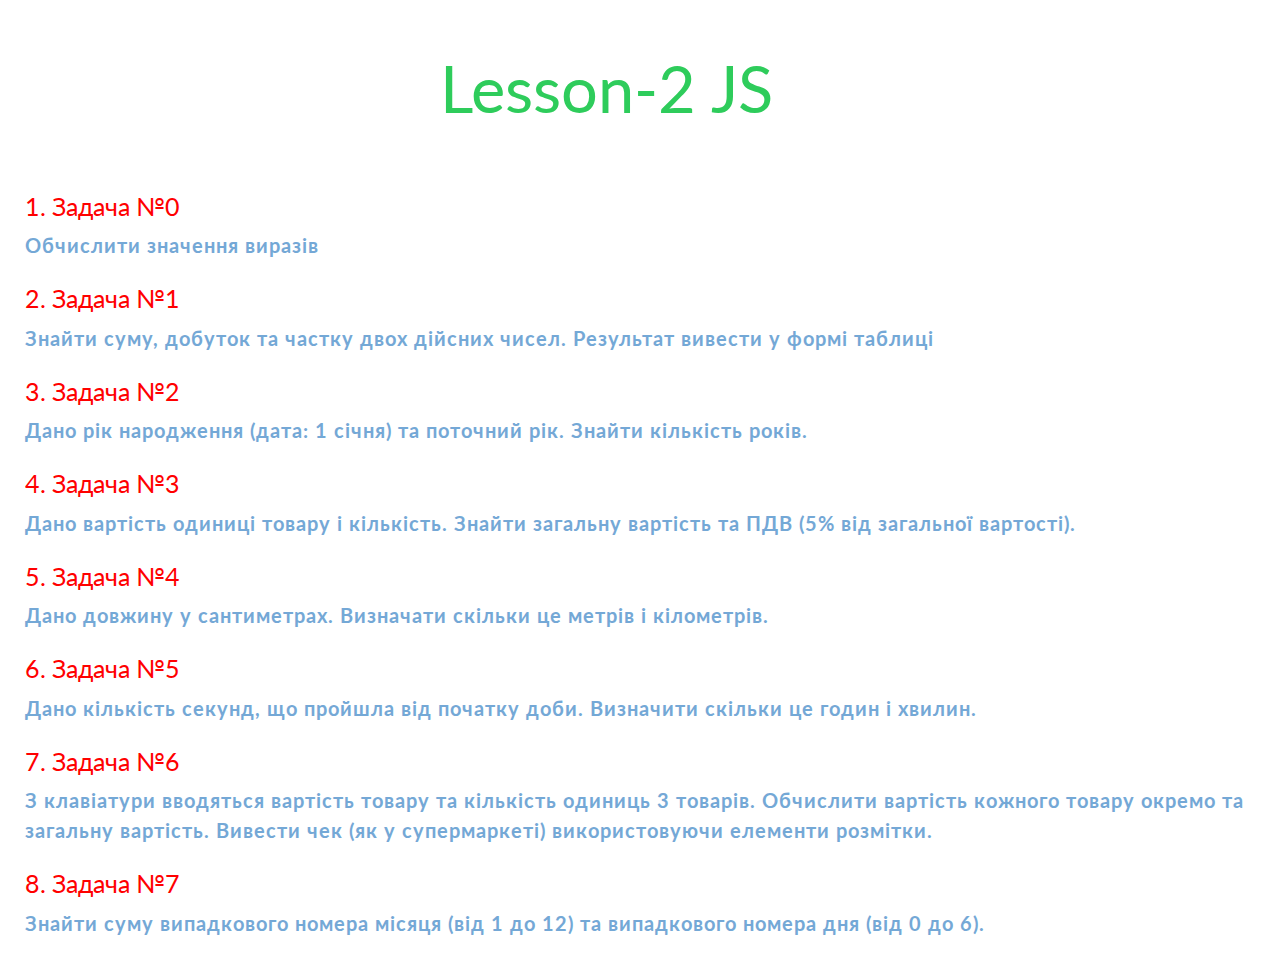
==== index.html @ de8d6ddd "lesson2" ====
<!DOCTYPE html>
<html lang="en">
<head>
	<meta charset="UTF-8">
	<meta http-equiv="X-UA-Compatible" content="IE=edge">
	<meta name="viewport" content="width=device-width, initial-scale=1.0">
	<link rel="stylesheet" href="css/null.css">
	<link rel="stylesheet" href="css/style.css">
	<title>Lesoon-2</title>
</head>
<body>
	<div class="wrapper">
		<main class="page">
			<div class="page__container">
				<h1 class="title">Lesson-2 JS</h1>
				<ol>
					<li><a href="./task_0/task0.html" class="link">1. Задача №0</a><p class="task"> Обчислити значення виразів</p></li>
					<li><a href="./task_1/task1.html" class="link">2. Задача №1</a><p class="task">Знайти суму, добуток та частку двох дійсних чисел. Результат вивести у формі таблиці</p></li>
					<li><a href="./task_2/task2.html" class="link">3. Задача №2</a><p class="task"> Дано рік народження (дата: 1 січня) та поточний рік. Знайти кількість років.</p></li>
					<li><a href="./task_3/task3.html" class="link">4. Задача №3</a><p class="task"> Дано вартість одиниці товару і кількість. Знайти загальну вартість та ПДВ (5% від загальної вартості).</p></li>
					<li><a href="./task_4/task4.html" class="link">5. Задача №4</a><p class="task">Дано довжину у сантиметрах. Визначати скільки це метрів і кілометрів.</p></li>
					<li><a href="./task_5/task5.html" class="link">6. Задача №5</a><p class="task"> Дано кількість секунд, що пройшла від початку доби. Визначити скільки це годин і хвилин.</p></li>
					<li><a href="./task_6/task6.html" class="link">7. Задача №6</a><p class="task"> З клавіатури вводяться вартість товару та кількість одиниць 3 товарів. Обчислити вартість кожного товару окремо та загальну вартість. Вивести чек (як у супермаркеті) використовуючи елементи розмітки.</p></li>
					<li><a href="./task_7/task7.html" class="link">8. Задача №7</a><p class="task"> Знайти суму випадкового номера місяця (від 1 до 12) та випадкового номера дня (від 0 до 6).</p></li>
				</ol>
			</div>
		</main>
	</div>
	<script src="./js/script.js"></script>
</body>
</html>
---- css/null.css ----
/* Обнуляющий стиль */
*,
*::before,
*::after {
	box-sizing: border-box;
	margin: 0;
	padding: 0;
	border: 0;
}
li {
	list-style: none;
}
a {
	color: inherit;
}
a,
a:visited {
	text-decoration: none;
}
a:hover {
	text-decoration: none;
}
h1,
h2,
h3,
h4,
h5,
h6 {
	font-weight: inherit;
	font-size: inherit;
}
img {
	vertical-align: top;
}
input,
button,
textarea {
	font-family: inherit;
	font-size: inherit;
	font-weight: inherit;
}
button {
	cursor: pointer;
	color: inherit;
	background-color: inherit;
}
input{
	width: 100%;
}
body,
html {
	height: 100%;
}
body{
	line-height: 1;
}

/* ================================================================ */
---- css/style.css ----
/* &display=swap */
@import url(https://fonts.googleapis.com/css?family=Lato:regular,700,900&display=swap);

.wrapper {
  overflow: hidden;
  min-height: 100%;
  position: relative;
  display: flex;
  flex-direction: column;
}
.wrapper > main {
  flex-grow: 1;
}

[class*="__container"] {
  max-width: 1260px;
  margin: 0 auto;
  padding: 40px 15px 0 15px;
}
body {
  font-family: "Lato";
  font-weight: 400;
  font-style: normal;
  color: #424551;
  line-height: 1.5;
}
.title{
	max-width: 400px;
	font-size: 65px;
	margin: 0 auto;
	color: rgb(46, 204, 91);
	margin-bottom: 50px;
}
.link{
	color: red;
	font-size: 25px;
	display: inline-flex;
	flex-direction: column;
	gap: 3px;
	align-items: flex-start;
	overflow: hidden;
}

.link::after{
	content:'';
	width: 100%;
	height: 2px;
	background-color: red;
	transform: translateX(-100%);
	transition: all 0.3s ease 0s;
}
.link:hover::after{
	transform: translateX(0);
}
.task{
	font-size: 20px;
	font-weight: 700;
	letter-spacing: 1px;
	margin-bottom: 20px;
	color: rgb(116, 168, 214);
}

p{
	font-size: 25px;
}
table{
	text-align: center;
	font-size: 18px;
	font-weight: 700;
}
td{
	padding: 5px 10px 5px 20px;
}
td:first-child{
	min-height: 50px;
	background-color: rgb(164, 179, 186);
	color: black;
	padding: 5px 15px;
}
th{
	font-size: 35px;
	font-weight: 700;
}
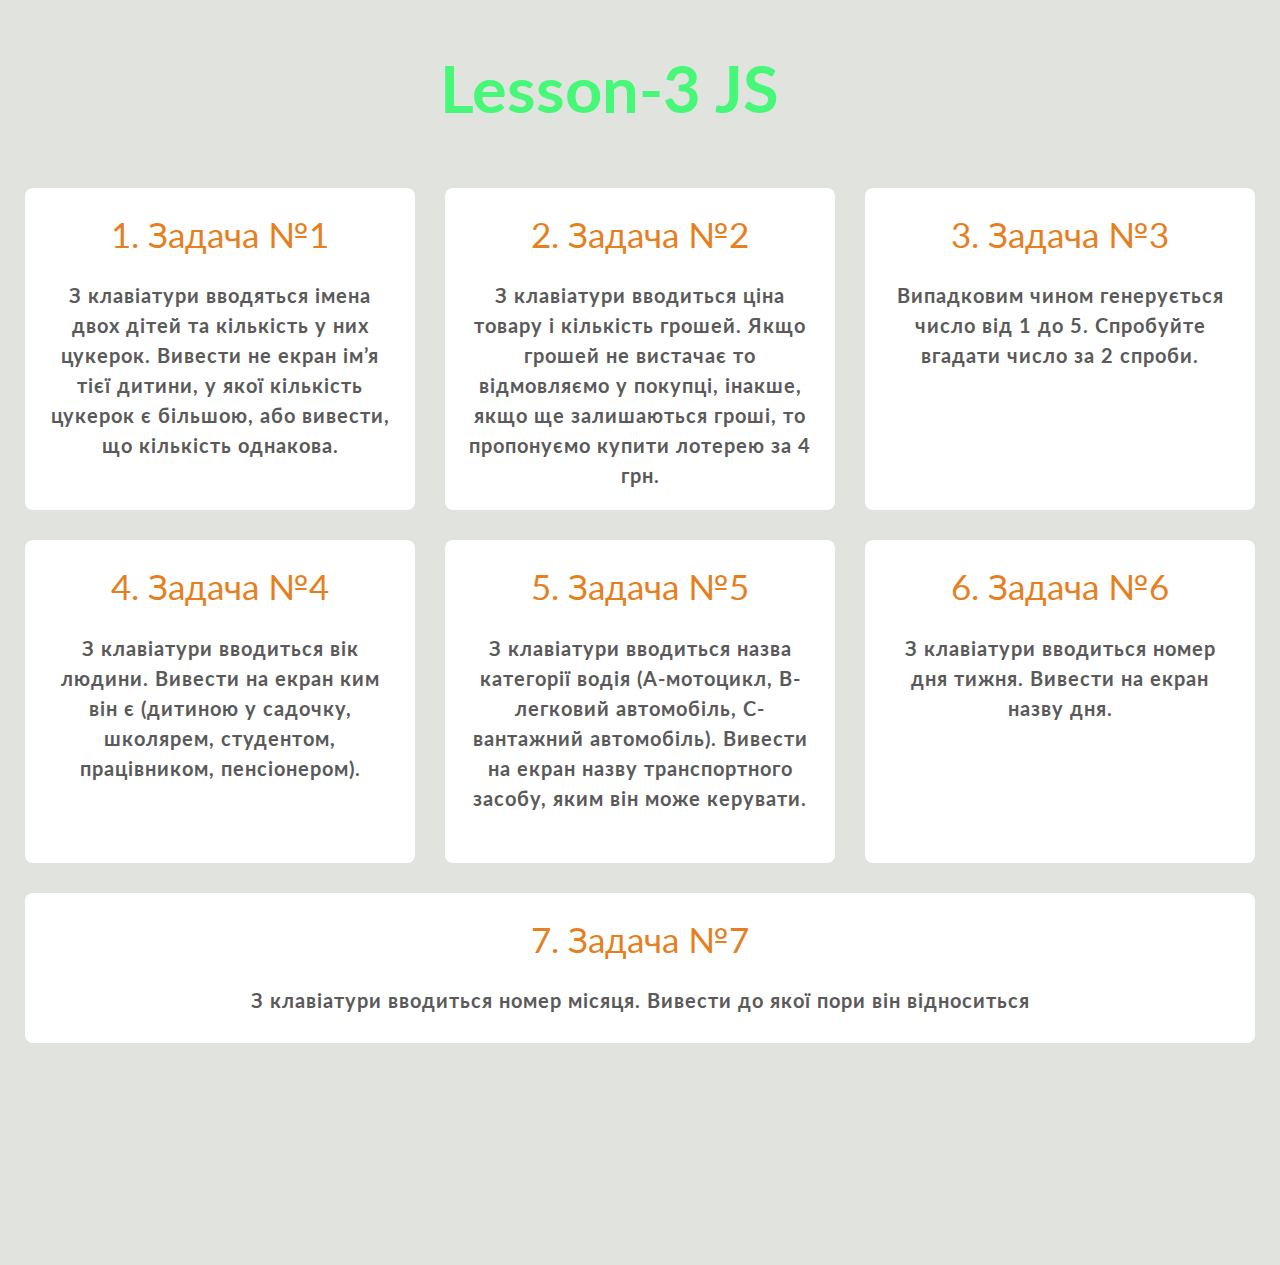
==== commit c98da1b7: "lesson3" ====
--- a/index.html
+++ b/index.html
@@ -12,16 +12,15 @@
 	<div class="wrapper">
 		<main class="page">
 			<div class="page__container">
-				<h1 class="title">Lesson-2 JS</h1>
-				<ol>
-					<li><a href="./task_0/task0.html" class="link">1. Задача №0</a><p class="task"> Обчислити значення виразів</p></li>
-					<li><a href="./task_1/task1.html" class="link">2. Задача №1</a><p class="task">Знайти суму, добуток та частку двох дійсних чисел. Результат вивести у формі таблиці</p></li>
-					<li><a href="./task_2/task2.html" class="link">3. Задача №2</a><p class="task"> Дано рік народження (дата: 1 січня) та поточний рік. Знайти кількість років.</p></li>
-					<li><a href="./task_3/task3.html" class="link">4. Задача №3</a><p class="task"> Дано вартість одиниці товару і кількість. Знайти загальну вартість та ПДВ (5% від загальної вартості).</p></li>
-					<li><a href="./task_4/task4.html" class="link">5. Задача №4</a><p class="task">Дано довжину у сантиметрах. Визначати скільки це метрів і кілометрів.</p></li>
-					<li><a href="./task_5/task5.html" class="link">6. Задача №5</a><p class="task"> Дано кількість секунд, що пройшла від початку доби. Визначити скільки це годин і хвилин.</p></li>
-					<li><a href="./task_6/task6.html" class="link">7. Задача №6</a><p class="task"> З клавіатури вводяться вартість товару та кількість одиниць 3 товарів. Обчислити вартість кожного товару окремо та загальну вартість. Вивести чек (як у супермаркеті) використовуючи елементи розмітки.</p></li>
-					<li><a href="./task_7/task7.html" class="link">8. Задача №7</a><p class="task"> Знайти суму випадкового номера місяця (від 1 до 12) та випадкового номера дня (від 0 до 6).</p></li>
+				<h1 class="title">Lesson-3 JS</h1>
+				<ol class="list">
+					<li class="list__item"><a href="./task_1/task1.html" class="link">1. Задача №1<p class="task">З клавіатури вводяться імена двох дітей та кількість у них цукерок. Вивести не екран ім’я тієї дитини, у якої кількість цукерок є більшою, або вивести, що кількість однакова.</p></a></li>
+					<li class="list__item"><a href="./task_2/task2.html" class="link">2. Задача №2<p class="task">З клавіатури вводиться ціна товару і кількість грошей. Якщо грошей не вистачає то відмовляємо у покупці, інакше, якщо ще залишаються гроші, то пропонуємо купити лотерею за 4 грн.</p></a></li>
+					<li class="list__item"><a href="./task_3/task3.html" class="link">3. Задача №3<p class="task">Випадковим чином генерується число від 1 до 5. Спробуйте вгадати число за 2 спроби.</p></a></li>
+					<li class="list__item"><a href="./task_4/task4.html" class="link">4. Задача №4<p class="task">З клавіатури вводиться вік людини. Вивести на екран ким він є (дитиною у садочку, школярем, студентом, працівником, пенсіонером).</p></a></li>
+					<li class="list__item"><a href="./task_5/task5.html" class="link">5. Задача №5<p class="task">З клавіатури вводиться назва категорії водія (А-мотоцикл, В-легковий автомобіль, С-вантажний автомобіль). Вивести на екран назву транспортного засобу, яким він може керувати.</p></a></li>
+					<li class="list__item"><a href="./task_6/task6.html" class="link">6. Задача №6<p class="task"> З клавіатури вводиться номер дня тижня. Вивести на екран назву дня.</p></a></li>
+					<li class="list__item"><a href="./task_7/task7.html" class="link">7. Задача №7<p class="task">З клавіатури вводиться номер місяця. Вивести до якої пори він відноситься</p></a></li>
 				</ol>
 			</div>
 		</main>
--- a/css/style.css
+++ b/css/style.css
@@ -15,69 +15,66 @@
 [class*="__container"] {
   max-width: 1260px;
   margin: 0 auto;
-  padding: 40px 15px 0 15px;
+  padding: 40px 15px 50px 15px;
 }
 body {
   font-family: "Lato";
   font-weight: 400;
   font-style: normal;
-  color: #424551;
   line-height: 1.5;
+  background-color: rgb(225, 227, 223);
 }
+
 .title{
 	max-width: 400px;
+	font-weight: 700;
 	font-size: 65px;
 	margin: 0 auto;
-	color: rgb(46, 204, 91);
+	color: rgb(70, 247, 120);
 	margin-bottom: 50px;
 }
+.list{
+	display: grid;
+	grid-template-columns:repeat(3, 1fr);
+	grid-template-rows: repeat(3, 1fr);
+	gap: 30px;
+
+}
+.list__item{
+	display: flex;
+	flex-direction: column;
+	background-color: rgb(255, 255, 255);
+	border-radius: 8px;
+	text-align: center;
+	transition: all 0.3s ease 0s;
+}
+.list__item:nth-child(7){
+	grid-column: span 3;
+	height: 150px;
+}
 .link{
-	color: red;
-	font-size: 25px;
-	display: inline-flex;
-	flex-direction: column;
-	gap: 3px;
-	align-items: flex-start;
-	overflow: hidden;
+	color:#e57f1f;;
+	font-size: 35px;
+	padding: 20px;
+	border-radius: 8px;
+}
+.list__item:hover{
+	box-shadow: 0 0 18px 2px rgb(204, 200, 205);
+	transform: scale(1.02);
 }
 
-.link::after{
-	content:'';
-	width: 100%;
-	height: 2px;
-	background-color: red;
-	transform: translateX(-100%);
-	transition: all 0.3s ease 0s;
-}
-.link:hover::after{
-	transform: translateX(0);
-}
 .task{
 	font-size: 20px;
 	font-weight: 700;
 	letter-spacing: 1px;
-	margin-bottom: 20px;
-	color: rgb(116, 168, 214);
+	color: rgb(90, 90, 90);
 }
 
 p{
-	font-size: 25px;
+	margin-top: 20px;
+	font-size: 32px;
+	color: rgb(39, 37, 37);
 }
-table{
-	text-align: center;
-	font-size: 18px;
-	font-weight: 700;
-}
-td{
-	padding: 5px 10px 5px 20px;
-}
-td:first-child{
-	min-height: 50px;
-	background-color: rgb(164, 179, 186);
-	color: black;
-	padding: 5px 15px;
-}
-th{
-	font-size: 35px;
-	font-weight: 700;
+.red{
+	color: red;
 }